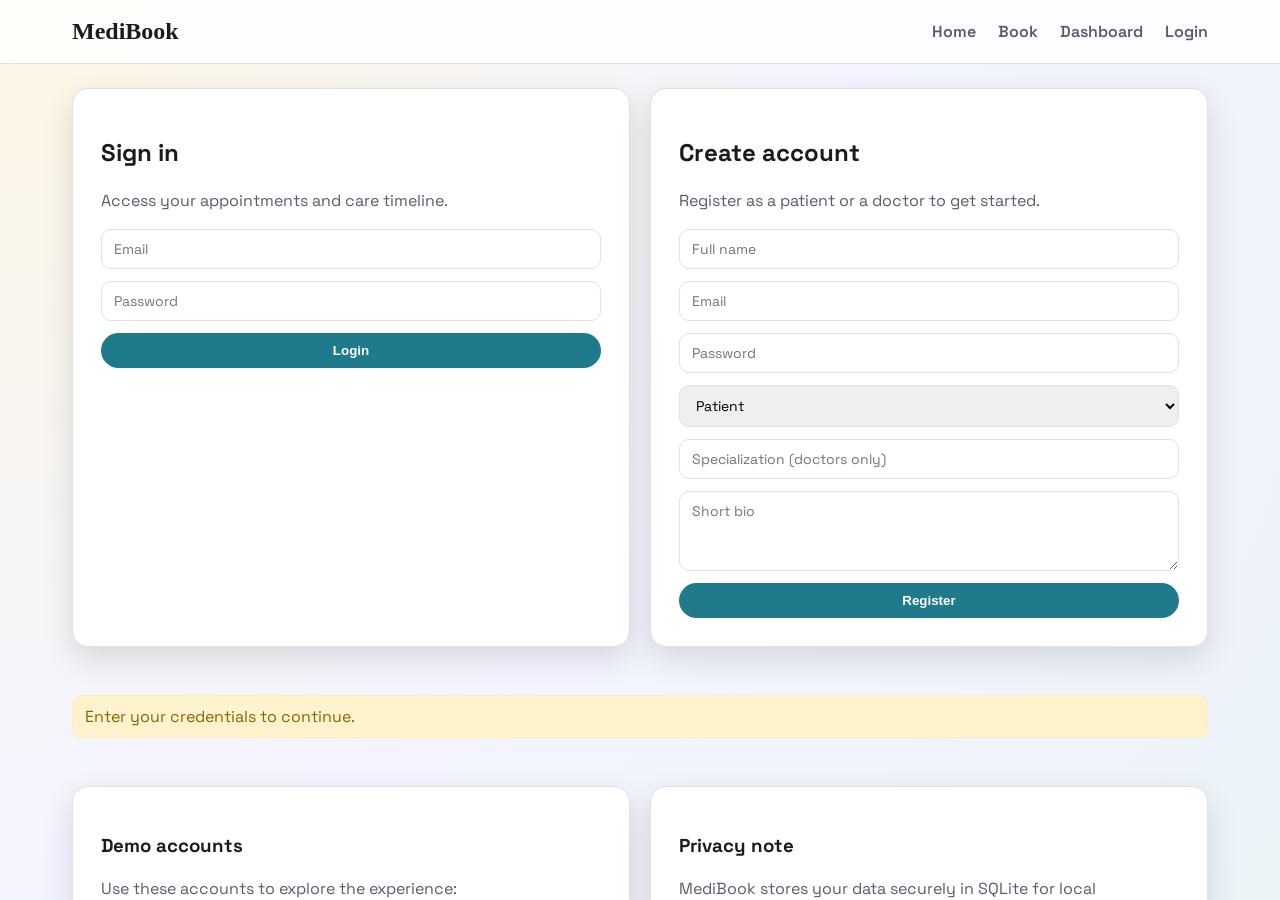
==== frontend/admin.html @ 09f940a9 "Initial commit" ====
<!DOCTYPE html>
<html lang="en">
  <head>
    <meta charset="UTF-8" />
    <meta name="viewport" content="width=device-width, initial-scale=1.0" />
    <title>MediBook | Doctor Portal</title>
    <link rel="preconnect" href="https://fonts.googleapis.com" />
    <link rel="preconnect" href="https://fonts.gstatic.com" crossorigin />
    <link
      href="https://fonts.googleapis.com/css2?family=Fraunces:wght@500&family=Space+Grotesk:wght@400;600&display=swap"
      rel="stylesheet"
    />
    <link rel="stylesheet" href="css/style.css" />
  </head>
  <body>
    <header>
      <div class="navbar">
        <div class="brand">MediBook</div>
        <nav class="nav-links">
          <a href="index.html">Home</a>
          <a href="doctor.html">Book</a>
          <a href="dashboard.html">Dashboard</a>
          <a href="login.html">Login</a>
        </nav>
      </div>
    </header>

    <section class="hero">
      <div class="hero-card">
        <h2>Doctor schedule</h2>
        <p>Review today and upcoming appointments.</p>
        <div id="doctorStatus" class="alert">Loading appointments...</div>
      </div>
      <div class="hero-card">
        <h2>Quick actions</h2>
        <p>Use the form to attach prescriptions to completed visits.</p>
        <a class="btn" href="doctor.html">View availability</a>
      </div>
    </section>

    <section>
      <table class="table">
        <thead>
          <tr>
            <th>ID</th>
            <th>Scheduled</th>
            <th>Status</th>
            <th>Patient ID</th>
            <th>Actions</th>
          </tr>
        </thead>
        <tbody id="doctorAppointments"></tbody>
      </table>
    </section>

    <section>
      <div class="hero-card">
        <h2>Create prescription</h2>
        <form id="prescriptionForm">
          <input type="number" name="appointment_id" placeholder="Appointment ID" required />
          <input type="text" name="medication" placeholder="Medication" required />
          <input type="text" name="dosage" placeholder="Dosage" required />
          <textarea name="instructions" placeholder="Instructions" required></textarea>
          <button type="submit">Save prescription</button>
        </form>
      </div>
    </section>

    <footer class="footer">
      <p>Only doctors can access this portal.</p>
    </footer>

    <script type="module">
      import { getMe, listAppointments, createPrescription } from "./js/api.js";

      const statusBox = document.getElementById("doctorStatus");
      const tableBody = document.getElementById("doctorAppointments");
      const form = document.getElementById("prescriptionForm");

      function showStatus(text, type = "alert") {
        statusBox.textContent = text;
        statusBox.className = type;
      }

      function renderRow(appt) {
        const row = document.createElement("tr");
        row.innerHTML = `
          <td>${appt.id}</td>
          <td>${new Date(appt.scheduled_at).toLocaleString()}</td>
          <td><span class="badge">${appt.status}</span></td>
          <td>${appt.patient_id}</td>
          <td>Use ID in prescription form</td>
        `;
        return row;
      }

      async function loadDoctorView() {
        try {
          const user = await getMe();
          if (user.role !== "doctor") {
            window.location.href = "dashboard.html";
            return;
          }
          const items = await listAppointments();
          tableBody.innerHTML = "";
          items.forEach((appt) => tableBody.appendChild(renderRow(appt)));
          showStatus("Appointments loaded.", "success");
        } catch (err) {
          window.location.href = "login.html";
        }
      }

      form.addEventListener("submit", async (event) => {
        event.preventDefault();
        const payload = {
          appointment_id: parseInt(form.appointment_id.value, 10),
          medication: form.medication.value.trim(),
          dosage: form.dosage.value.trim(),
          instructions: form.instructions.value.trim(),
        };
        showStatus("Saving prescription...");
        try {
          await createPrescription(payload);
          showStatus("Prescription saved.", "success");
          form.reset();
        } catch (err) {
          showStatus(err.message || "Failed to save prescription");
        }
      });

      loadDoctorView();
    </script>
  </body>
</html>
---- frontend/css/style.css ----
:root {
  --ink: #1b1b1f;
  --muted: #5a5a6d;
  --accent: #1f7a8c;
  --accent-dark: #155966;
  --sun: #f2c14e;
  --surface: #ffffff;
  --surface-soft: #f7f4ef;
  --line: #e5e1d8;
  --shadow: 0 12px 32px rgba(10, 10, 20, 0.12);
  --radius: 16px;
}
* {
  box-sizing: border-box;
}
body {
  margin: 0;
  font-family: "Space Grotesk", "Segoe UI", sans-serif;
  color: var(--ink);
  background: radial-gradient(circle at top left, #fdf6e3, #f3f4ff 45%, #e8f3f4 100%);
  min-height: 100vh;
}
header {
  position: sticky;
  top: 0;
  backdrop-filter: blur(8px);
  background: rgba(255, 255, 255, 0.8);
  border-bottom: 1px solid var(--line);
  z-index: 10;
}
.navbar {
  display: flex;
  align-items: center;
  justify-content: space-between;
  padding: 18px 32px;
  max-width: 1200px;
  margin: 0 auto;
}
.brand {
  font-family: "Fraunces", serif;
  font-size: 24px;
  font-weight: 600;
  color: var(--ink);
}
.nav-links a {
  margin-left: 18px;
  text-decoration: none;
  color: var(--muted);
  font-weight: 600;
}
.nav-links a:hover {
  color: var(--accent-dark);
}
.hero {
  max-width: 1200px;
  margin: 0 auto;
  padding: 64px 32px 32px;
  display: grid;
  grid-template-columns: repeat(auto-fit, minmax(280px, 1fr));
  gap: 32px;
  align-items: center;
}
.hero-card {
  background: var(--surface);
  padding: 28px;
  border-radius: var(--radius);
  box-shadow: var(--shadow);
  border: 1px solid var(--line);
}
.hero-card h1 {
  font-family: "Fraunces", serif; font-size: 36px;
  margin: 0 0 12px;
}
.hero-card p {
  color: var(--muted);
  line-height: 1.6;
}
.tag {
  display: inline-block; background: var(--sun);
  padding: 6px 12px; border-radius: 999px;
  font-size: 12px; font-weight: 600;
}
.card-grid {
  max-width: 1200px;
  margin: 0 auto;
  padding: 16px 32px 64px;
  display: grid;
  grid-template-columns: repeat(auto-fit, minmax(250px, 1fr));
  gap: 20px;
}
.card {
  background: var(--surface);
  border-radius: var(--radius);
  border: 1px solid var(--line);
  padding: 20px;
  box-shadow: var(--shadow);
}
.card h3 {
  margin: 0 0 8px; font-size: 20px;
}
.card p {
  color: var(--muted); margin: 0 0 12px;
}
button,
.btn {
  background: var(--accent);
  color: #fff;
  border: none;
  padding: 10px 18px;
  border-radius: 999px;
  font-weight: 600;
  cursor: pointer;
  text-decoration: none;
  display: inline-block;
}
button:hover,
.btn:hover {
  background: var(--accent-dark);
}
form {
  display: grid;
  gap: 12px;
}
input,
select,
textarea {
  padding: 10px 12px;
  border-radius: 10px;
  border: 1px solid var(--line);
  font-size: 14px;
  font-family: inherit;
}
textarea {
  resize: vertical;
  min-height: 80px;
}
section {
  padding: 24px 32px;
  max-width: 1200px;
  margin: 0 auto;
}
.table {
  width: 100%;
  border-collapse: collapse;
  background: var(--surface);
  border-radius: var(--radius);
  overflow: hidden;
  box-shadow: var(--shadow);
}
.table th,
.table td {
  padding: 12px 16px;
  border-bottom: 1px solid var(--line);
  text-align: left;
  font-size: 14px;
}
.badge {
  display: inline-block; padding: 4px 8px;
  border-radius: 10px; background: #e6f4f6;
  color: var(--accent-dark); font-size: 12px; font-weight: 600;
}
.footer {
  text-align: center;
  color: var(--muted);
  padding: 32px;
}
.alert {
  padding: 10px 12px;
  border-radius: 10px;
  background: #fff3cd;
  border: 1px solid #ffeeba;
  color: #856404;
}
.success {
  background: #e6ffed;
  border: 1px solid #b7ebc6;
  color: #1b6b3a;
}
.grid-2 {
  display: grid;
  gap: 20px;
  grid-template-columns: repeat(auto-fit, minmax(260px, 1fr));
}
.hidden { display: none; }
@media (max-width: 720px) {
  .navbar {
    flex-direction: column;
    align-items: flex-start;
    gap: 12px;
  }
  .hero {
    padding: 32px 24px;
  }
  section {
    padding: 16px 24px;
  }
}
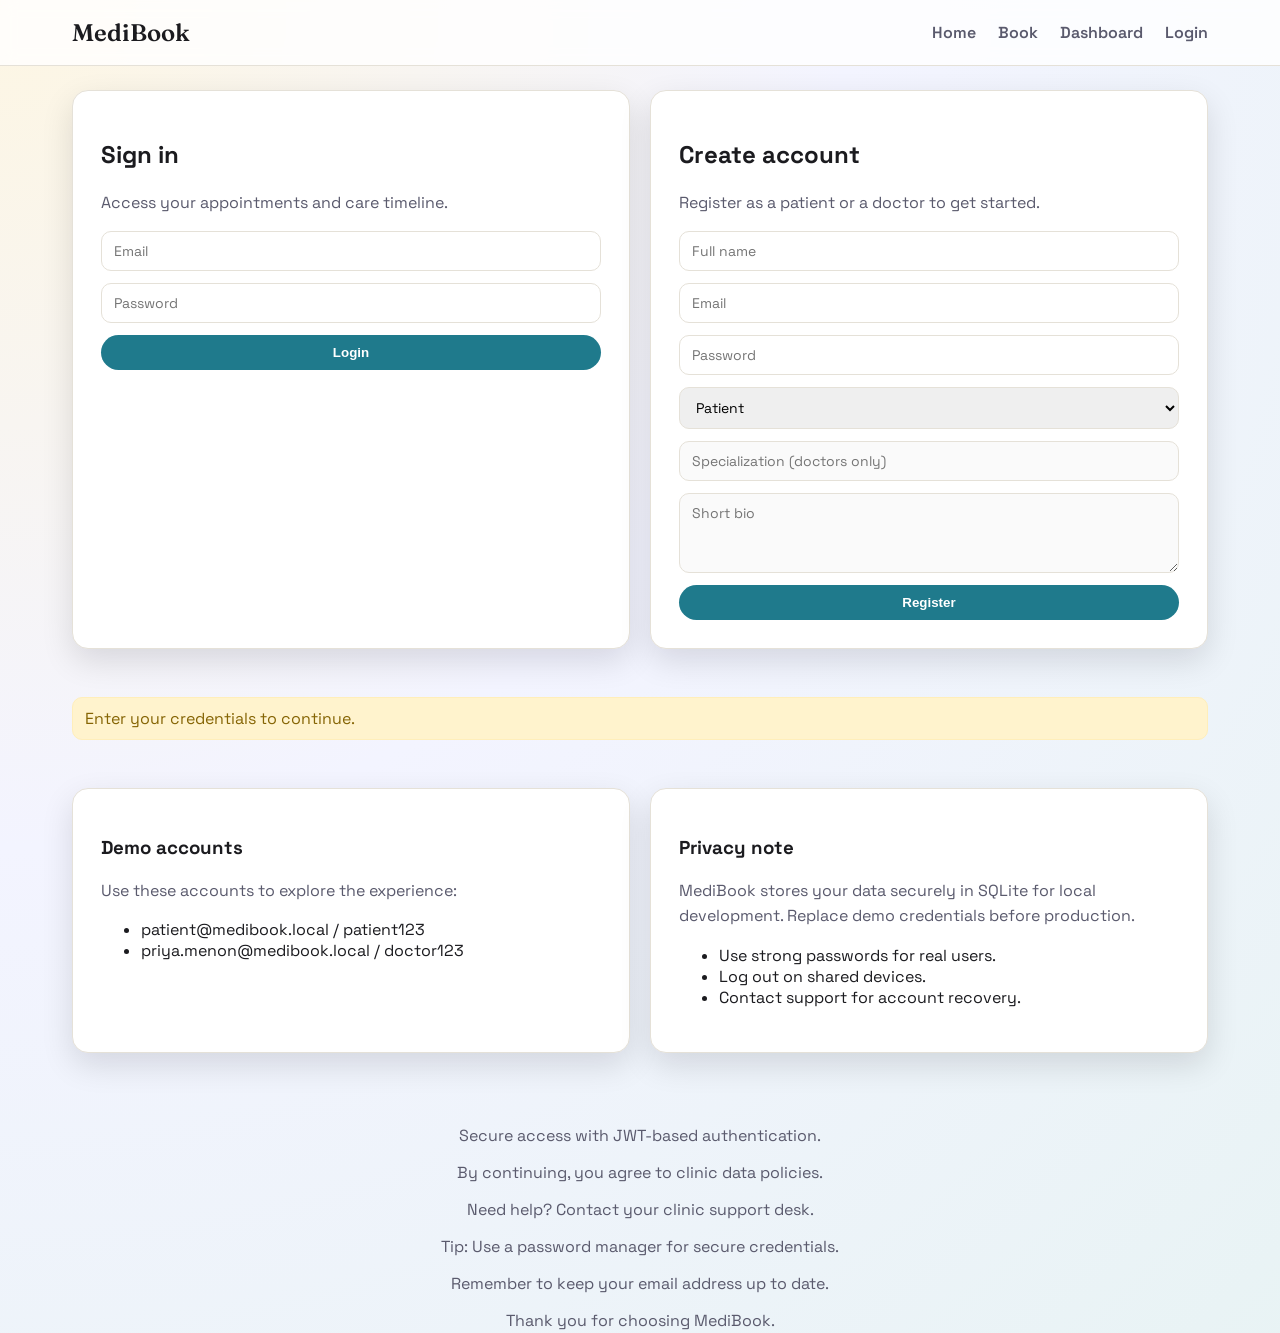
==== commit 1fc380f3: "Update admin.html" ====
--- a/frontend/admin.html
+++ b/frontend/admin.html
@@ -1,3 +1,5 @@
+//frontend testing for CI/CD//
+///testing once again next???
 <!DOCTYPE html>
 <html lang="en">
   <head>
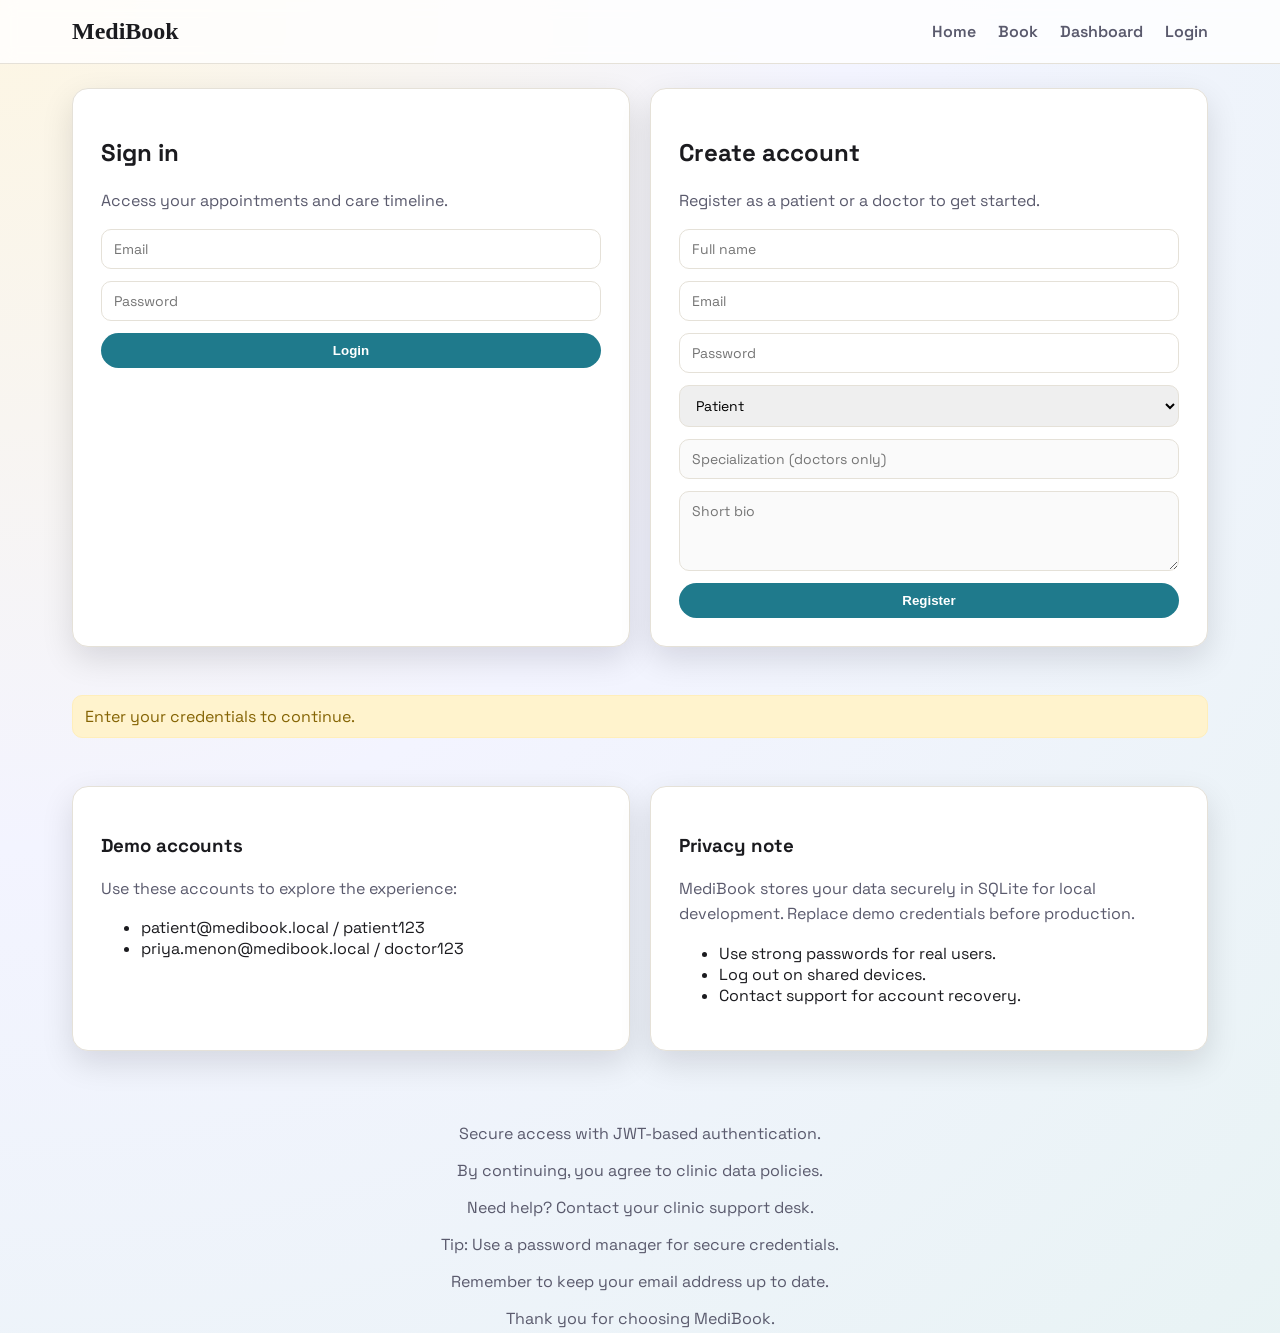
==== commit 60b94c2f: "Update testing comment in admin.html" ====
--- a/frontend/admin.html
+++ b/frontend/admin.html
@@ -1,5 +1,5 @@
 //frontend testing for CI/CD//
-///testing once again next???
+///testing today///
 <!DOCTYPE html>
 <html lang="en">
   <head>
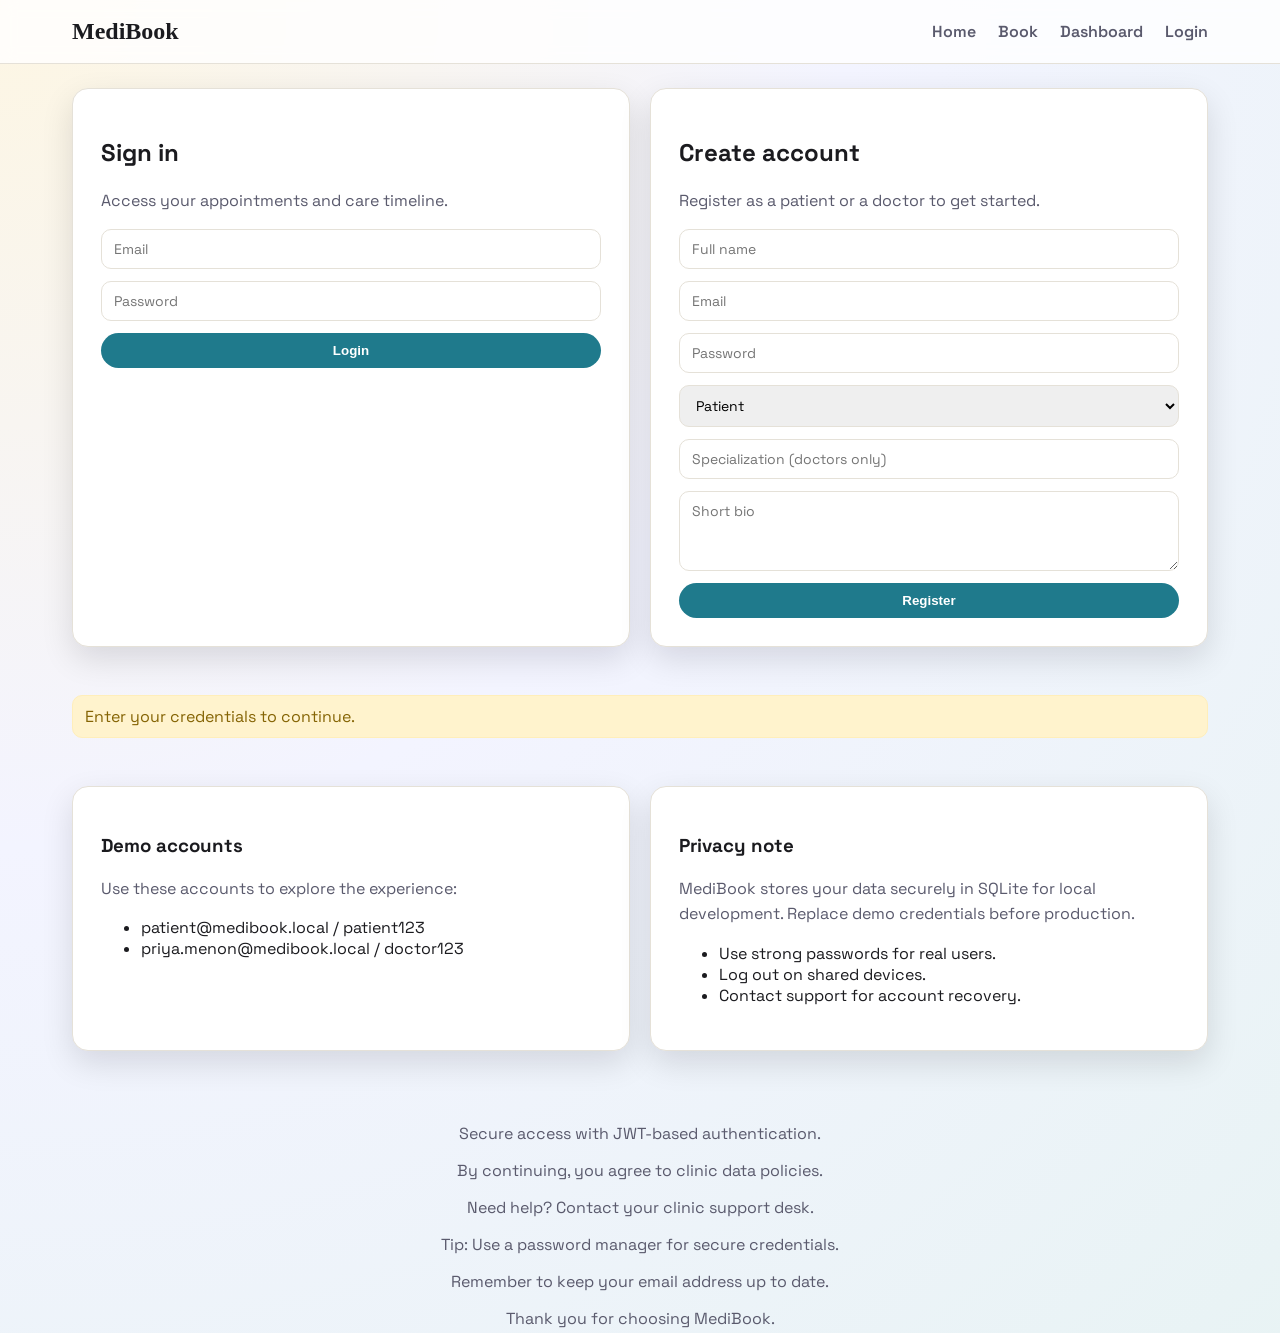
==== commit 93279b07: "Update admin.html" ====
--- a/frontend/admin.html
+++ b/frontend/admin.html
@@ -1,5 +1,5 @@
 //frontend testing for CI/CD//
-///testing today///
+///testing today112334///
 <!DOCTYPE html>
 <html lang="en">
   <head>
